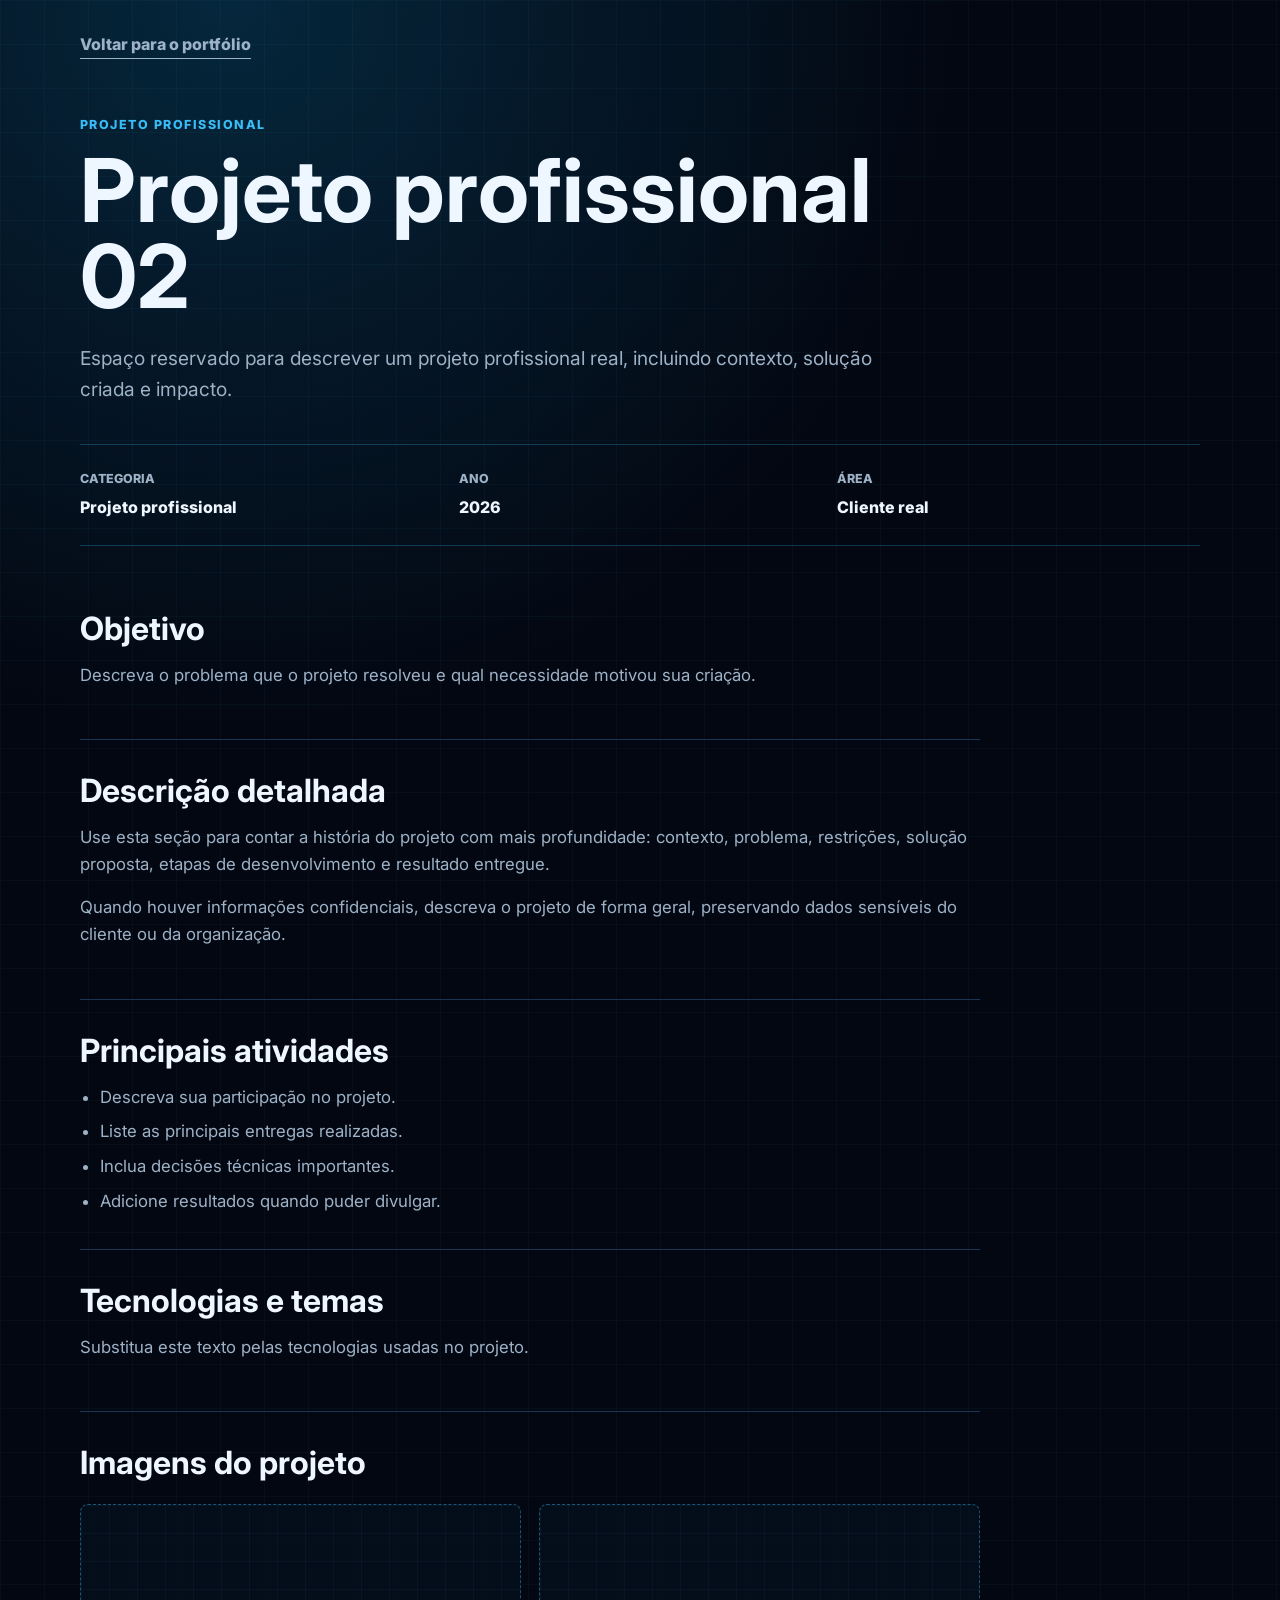
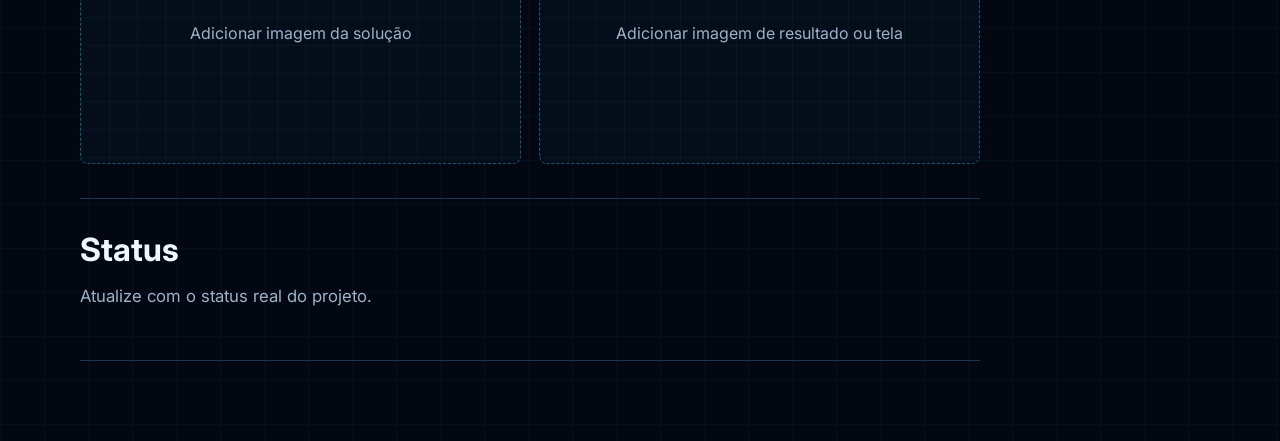
==== projetos/projeto-profissional-02.html @ 3fc28025 "Janelas de projetos criadas" ====
<!DOCTYPE html>
<html lang="pt-BR">
<head>
  <meta charset="UTF-8">
  <meta name="viewport" content="width=device-width, initial-scale=1.0">
  <meta name="description" content="Detalhes do Projeto profissional 02.">
  <title>Projeto profissional 02 | Victor Santos</title>
  <link rel="preconnect" href="https://fonts.googleapis.com">
  <link rel="preconnect" href="https://fonts.gstatic.com" crossorigin>
  <link href="https://fonts.googleapis.com/css2?family=Inter:wght@400;500;600;700;800&display=swap" rel="stylesheet">
  <link rel="stylesheet" href="../style.css">
</head>
<body>
  <main class="project-page">
    <a class="back-link" href="../index.html#projetos">Voltar para o portfólio</a>

    <section class="project-detail">
      <p class="eyebrow">Projeto profissional</p>
      <h1>Projeto profissional 02</h1>
      <p class="project-detail__intro">
        Espaço reservado para descrever um projeto profissional real, incluindo contexto, solução criada e impacto.
      </p>

      <dl class="project-detail__meta">
        <div>
          <dt>Categoria</dt>
          <dd>Projeto profissional</dd>
        </div>
        <div>
          <dt>Ano</dt>
          <dd>2026</dd>
        </div>
        <div>
          <dt>Área</dt>
          <dd>Cliente real</dd>
        </div>
      </dl>

      <div class="project-story">
        <section>
          <h2>Objetivo</h2>
          <p>Descreva o problema que o projeto resolveu e qual necessidade motivou sua criação.</p>
        </section>

        <section>
          <h2>Descrição detalhada</h2>
          <p>Use esta seção para contar a história do projeto com mais profundidade: contexto, problema, restrições, solução proposta, etapas de desenvolvimento e resultado entregue.</p>
          <p>Quando houver informações confidenciais, descreva o projeto de forma geral, preservando dados sensíveis do cliente ou da organização.</p>
        </section>

        <section>
          <h2>Principais atividades</h2>
          <ul>
            <li>Descreva sua participação no projeto.</li>
            <li>Liste as principais entregas realizadas.</li>
            <li>Inclua decisões técnicas importantes.</li>
            <li>Adicione resultados quando puder divulgar.</li>
          </ul>
        </section>

        <section>
          <h2>Tecnologias e temas</h2>
          <p>Substitua este texto pelas tecnologias usadas no projeto.</p>
        </section>

        <section>
          <h2>Imagens do projeto</h2>
          <div class="project-gallery">
            <figure class="project-image-slot">
              <span>Adicionar imagem da solução</span>
            </figure>
            <figure class="project-image-slot">
              <span>Adicionar imagem de resultado ou tela</span>
            </figure>
          </div>
        </section>

        <section>
          <h2>Status</h2>
          <p>Atualize com o status real do projeto.</p>
        </section>
      </div>
    </section>
  </main>
</body>
</html>
---- style.css ----
:root {
  --bg: #030711;
  --surface: #07111f;
  --surface-2: #0a1728;
  --surface-3: #0d2138;
  --text: #eef6ff;
  --muted: #9eb2c7;
  --line: #1b3554;
  --accent: #38bdf8;
  --accent-strong: #7dd3fc;
  --warning: #7dd3fc;
  --max-width: 1120px;
}

* {
  box-sizing: border-box;
}

html {
  scroll-behavior: smooth;
}

body {
  margin: 0;
  background:
    linear-gradient(rgba(56, 189, 248, 0.035) 1px, transparent 1px),
    linear-gradient(90deg, rgba(56, 189, 248, 0.035) 1px, transparent 1px),
    radial-gradient(circle at 15% 0%, rgba(14, 116, 144, 0.26), transparent 34%),
    var(--bg);
  background-size: 44px 44px, 44px 44px, auto, auto;
  color: var(--text);
  font-family: "Inter", Arial, sans-serif;
  line-height: 1.6;
}

a {
  color: inherit;
  text-decoration: none;
}

.site-header {
  position: sticky;
  top: 0;
  z-index: 10;
  display: flex;
  align-items: center;
  justify-content: space-between;
  gap: 24px;
  width: 100%;
  padding: 18px max(24px, calc((100vw - var(--max-width)) / 2));
  background: rgba(3, 7, 17, 0.88);
  border-bottom: 1px solid rgba(56, 189, 248, 0.16);
  backdrop-filter: blur(16px);
}

.brand {
  font-size: 1.1rem;
  font-weight: 800;
  letter-spacing: 0;
}

.main-nav {
  display: flex;
  align-items: center;
  gap: 20px;
  color: var(--muted);
  font-size: 0.95rem;
  font-weight: 600;
}

.main-nav a,
.project-card__links a,
.contact__links a {
  transition: color 180ms ease, border-color 180ms ease, background 180ms ease;
}

.main-nav a:hover,
.project-card__links a:hover,
.contact__links a:hover {
  color: var(--accent);
}

.hero {
  min-height: 86vh;
  display: flex;
  align-items: center;
  padding: 96px max(24px, calc((100vw - var(--max-width)) / 2)) 80px;
  background:
    linear-gradient(90deg, rgba(3, 7, 17, 0.98) 0%, rgba(3, 7, 17, 0.9) 44%, rgba(3, 7, 17, 0.48) 100%),
    linear-gradient(0deg, rgba(3, 7, 17, 0.96), rgba(7, 17, 31, 0.52) 46%, rgba(3, 7, 17, 0.98)),
    linear-gradient(rgba(56, 189, 248, 0.07) 1px, transparent 1px),
    linear-gradient(90deg, rgba(56, 189, 248, 0.07) 1px, transparent 1px),
    url("assets/portfolio-hero.png") center right / cover no-repeat;
  background-size: auto, auto, 56px 56px, 56px 56px, cover;
}

.hero__content {
  max-width: 760px;
}

.eyebrow {
  margin: 0 0 12px;
  color: var(--accent);
  font-size: 0.78rem;
  font-weight: 800;
  letter-spacing: 0.12em;
  text-transform: uppercase;
}

h1,
h2,
h3,
p {
  margin-top: 0;
}

h1 {
  max-width: 860px;
  margin-bottom: 24px;
  font-size: clamp(2.7rem, 8vw, 5.5rem);
  line-height: 0.98;
  letter-spacing: 0;
}

h2 {
  margin-bottom: 16px;
  font-size: clamp(2rem, 5vw, 3.4rem);
  line-height: 1.05;
  letter-spacing: 0;
}

h3 {
  margin-bottom: 12px;
  font-size: 1.25rem;
  line-height: 1.25;
}

.hero__text,
.section__header p,
.section--split__body,
.contact p {
  color: var(--muted);
  font-size: 1.05rem;
}

.hero__text {
  max-width: 640px;
  margin-bottom: 32px;
}

.hero__actions {
  display: flex;
  flex-wrap: wrap;
  gap: 12px;
}

.button {
  display: inline-flex;
  align-items: center;
  justify-content: center;
  min-height: 48px;
  padding: 0 20px;
  border: 1px solid transparent;
  border-radius: 6px;
  font-weight: 800;
}

.button--primary {
  background: var(--accent);
  color: #020617;
}

.button--primary:hover {
  background: var(--accent-strong);
}

.button--secondary {
  border-color: rgba(56, 189, 248, 0.35);
  color: var(--text);
}

.button--secondary:hover {
  border-color: var(--accent);
  color: var(--accent);
}

.section,
.contact {
  width: 100%;
  padding: 96px max(24px, calc((100vw - var(--max-width)) / 2));
}

.section {
  border-top: 1px solid var(--line);
}

.section__header {
  max-width: 720px;
  margin-bottom: 36px;
}

.project-grid {
  display: grid;
  grid-template-columns: repeat(3, minmax(0, 1fr));
  gap: 18px;
}

.project-group + .project-group {
  margin-top: 44px;
}

.project-group > h3 {
  margin-bottom: 18px;
  color: var(--text);
  font-size: 1.15rem;
}

.project-card {
  position: relative;
  overflow: hidden;
  min-height: 300px;
  display: flex;
  flex-direction: column;
  justify-content: space-between;
  gap: 28px;
  padding: 24px;
  background:
    linear-gradient(180deg, rgba(56, 189, 248, 0.08), rgba(7, 17, 31, 0.96)),
    linear-gradient(90deg, rgba(7, 17, 31, 0.96), rgba(13, 33, 56, 0.72)),
    var(--surface);
  border: 1px solid var(--line);
  border-radius: 8px;
  box-shadow: inset 0 1px 0 rgba(125, 211, 252, 0.08);
}

.project-card--professional {
  border-color: rgba(56, 189, 248, 0.45);
  background:
    linear-gradient(180deg, rgba(14, 165, 233, 0.16), rgba(7, 17, 31, 1)),
    linear-gradient(90deg, rgba(8, 47, 73, 0.86), rgba(7, 17, 31, 0.76)),
    var(--surface);
}

.project-card__top,
.project-card__links,
.contact__links {
  display: flex;
  align-items: center;
  gap: 12px;
  flex-wrap: wrap;
}

.project-card__top {
  justify-content: space-between;
  color: var(--muted);
  font-size: 0.82rem;
  font-weight: 800;
}

.project-card__tag {
  color: var(--warning);
}

.project-card p {
  color: var(--muted);
}

.project-card__links a,
.contact__links a {
  border-bottom: 1px solid currentColor;
  color: var(--text);
  font-weight: 800;
}

.section--split {
  display: grid;
  grid-template-columns: 0.9fr 1.1fr;
  gap: 64px;
  background:
    linear-gradient(135deg, rgba(56, 189, 248, 0.08), transparent 34%),
    var(--surface-2);
}

.section--split__body p:last-child {
  margin-bottom: 0;
}

.skill-list {
  display: grid;
  grid-template-columns: repeat(3, minmax(0, 1fr));
  gap: 12px;
  padding: 0;
  margin: 0;
  list-style: none;
}

.skill-list li {
  min-height: 64px;
  display: flex;
  align-items: center;
  padding: 16px 18px;
  background: rgba(7, 17, 31, 0.86);
  border: 1px solid var(--line);
  border-radius: 8px;
  color: var(--text);
  font-weight: 700;
}

.contact {
  display: grid;
  grid-template-columns: 1fr auto;
  align-items: center;
  gap: 32px;
  background:
    linear-gradient(135deg, rgba(56, 189, 248, 0.18), rgba(3, 7, 17, 0.96)),
    #07111f;
  color: var(--text);
  border-top: 1px solid var(--line);
}

.contact .eyebrow,
.contact__links a:hover {
  color: var(--accent-strong);
}

.contact p {
  color: var(--muted);
}

.contact__links a {
  color: var(--text);
}

.site-footer {
  padding: 28px 24px;
  border-top: 1px solid var(--line);
  color: var(--muted);
  text-align: center;
}

.site-footer p {
  margin: 0;
}

.project-page {
  min-height: 100vh;
  padding: 32px max(24px, calc((100vw - var(--max-width)) / 2)) 80px;
  background:
    linear-gradient(rgba(56, 189, 248, 0.04) 1px, transparent 1px),
    linear-gradient(90deg, rgba(56, 189, 248, 0.04) 1px, transparent 1px),
    radial-gradient(circle at 18% 0%, rgba(14, 165, 233, 0.2), transparent 32%),
    var(--bg);
  background-size: 44px 44px, 44px 44px, auto, auto;
}

.back-link {
  display: inline-flex;
  margin-bottom: 56px;
  color: var(--muted);
  font-weight: 800;
  border-bottom: 1px solid currentColor;
  transition: color 180ms ease;
}

.back-link:hover {
  color: var(--accent);
}

.project-detail {
  max-width: var(--max-width);
}

.project-detail__intro {
  max-width: 820px;
  margin-bottom: 40px;
  color: var(--muted);
  font-size: 1.2rem;
}

.project-detail__meta {
  display: grid;
  grid-template-columns: repeat(3, minmax(0, 1fr));
  gap: 16px;
  padding: 24px 0;
  margin: 0 0 32px;
  border-top: 1px solid rgba(56, 189, 248, 0.26);
  border-bottom: 1px solid rgba(56, 189, 248, 0.26);
}

.project-detail__meta dt {
  margin-bottom: 6px;
  color: var(--muted);
  font-size: 0.78rem;
  font-weight: 800;
  text-transform: uppercase;
}

.project-detail__meta dd {
  margin: 0;
  color: var(--text);
  font-weight: 800;
}

.project-story {
  max-width: 900px;
}

.project-story section {
  padding: 34px 0;
  border-bottom: 1px solid var(--line);
}

.project-story h2 {
  margin-bottom: 16px;
  font-size: clamp(1.45rem, 3vw, 2rem);
}

.project-story p,
.project-story li {
  color: var(--muted);
  font-size: 1.05rem;
}

.project-story ul {
  padding-left: 20px;
  margin: 0;
}

.project-story li + li {
  margin-top: 8px;
}

.project-gallery {
  display: grid;
  grid-template-columns: repeat(2, minmax(0, 1fr));
  gap: 18px;
  margin-top: 24px;
}

.project-image-slot {
  min-height: 260px;
  display: flex;
  align-items: center;
  justify-content: center;
  margin: 0;
  padding: 24px;
  border: 1px dashed rgba(56, 189, 248, 0.42);
  border-radius: 8px;
  background:
    linear-gradient(rgba(56, 189, 248, 0.05) 1px, transparent 1px),
    linear-gradient(90deg, rgba(56, 189, 248, 0.05) 1px, transparent 1px),
    rgba(7, 17, 31, 0.7);
  background-size: 28px 28px;
  color: var(--muted);
  text-align: center;
}

.project-gallery img {
  display: block;
  width: 100%;
  height: auto;
  border-radius: 8px;
}

@media (max-width: 820px) {
  .site-header {
    position: static;
    align-items: flex-start;
    flex-direction: column;
  }

  .main-nav {
    width: 100%;
    overflow-x: auto;
    padding-bottom: 4px;
  }

  .hero {
    min-height: auto;
    padding-top: 72px;
    background:
      linear-gradient(180deg, rgba(3, 7, 17, 0.96), rgba(7, 17, 31, 0.88)),
      url("assets/portfolio-hero.png") center / cover no-repeat;
  }

  .project-grid,
  .project-detail__meta,
  .project-gallery,
  .section--split,
  .skill-list,
  .contact {
    grid-template-columns: 1fr;
  }

  .contact__links {
    align-items: flex-start;
  }
}

@media (max-width: 520px) {
  .main-nav {
    gap: 14px;
    font-size: 0.88rem;
  }

  .hero,
  .section,
  .project-page,
  .contact {
    padding-left: 18px;
    padding-right: 18px;
  }

  .section,
  .contact {
    padding-top: 72px;
    padding-bottom: 72px;
  }

  .button {
    width: 100%;
  }
}
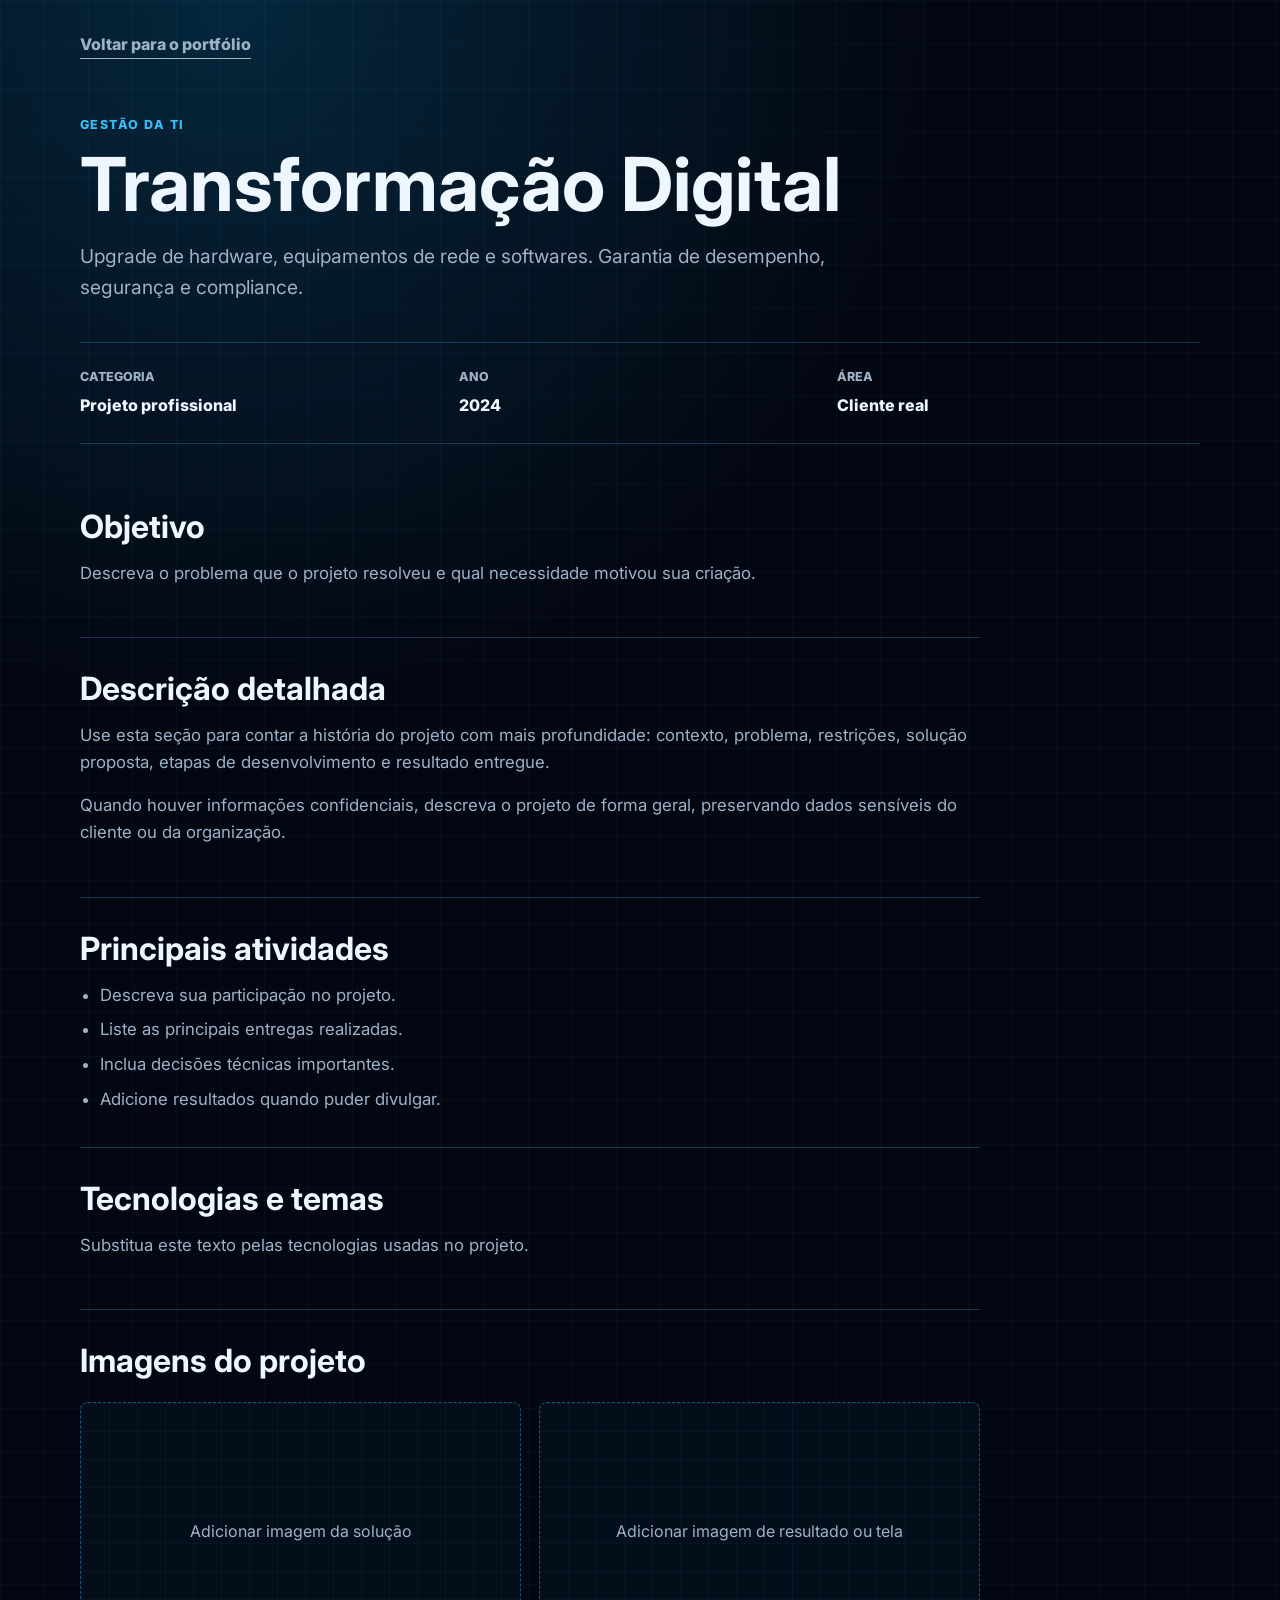
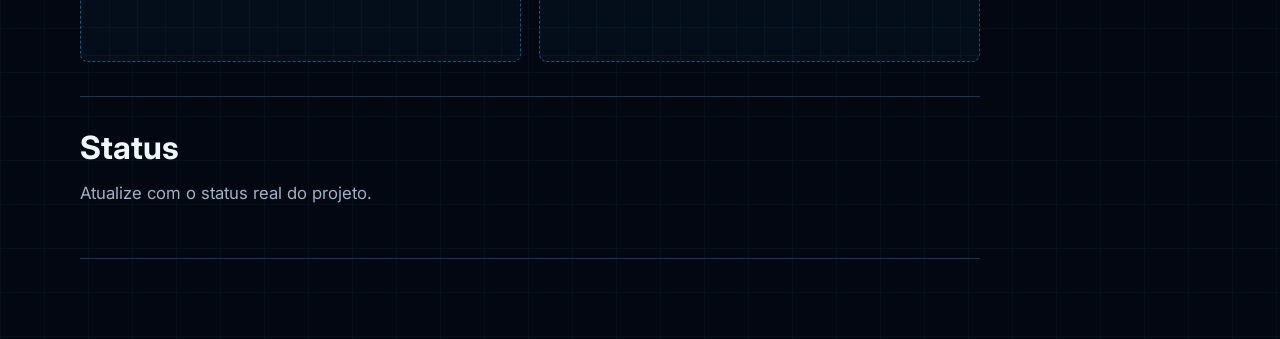
==== commit a3e1c960: "Site principal OK" ====
--- a/projetos/projeto-profissional-02.html
+++ b/projetos/projeto-profissional-02.html
@@ -15,10 +15,10 @@
     <a class="back-link" href="../index.html#projetos">Voltar para o portfólio</a>
 
     <section class="project-detail">
-      <p class="eyebrow">Projeto profissional</p>
-      <h1>Projeto profissional 02</h1>
+      <p class="eyebrow">Gestão da TI</p>
+      <h1>Transformação Digital</h1>
       <p class="project-detail__intro">
-        Espaço reservado para descrever um projeto profissional real, incluindo contexto, solução criada e impacto.
+        Upgrade de hardware, equipamentos de rede e softwares. Garantia de desempenho, segurança e compliance.
       </p>
 
       <dl class="project-detail__meta">
@@ -28,7 +28,7 @@
         </div>
         <div>
           <dt>Ano</dt>
-          <dd>2026</dd>
+          <dd>2024</dd>
         </div>
         <div>
           <dt>Área</dt>
--- a/style.css
+++ b/style.css
@@ -81,10 +81,11 @@
 }
 
 .hero {
-  min-height: 86vh;
-  display: flex;
-  align-items: center;
-  padding: 96px max(24px, calc((100vw - var(--max-width)) / 2)) 80px;
+  height: calc(100vh - 69px);
+  height: calc(100svh - 69px);
+  display: flex;
+  align-items: center;
+  padding: clamp(40px, 8vh, 72px) max(24px, calc((100vw - var(--max-width)) / 2));
   background:
     linear-gradient(90deg, rgba(3, 7, 17, 0.98) 0%, rgba(3, 7, 17, 0.9) 44%, rgba(3, 7, 17, 0.48) 100%),
     linear-gradient(0deg, rgba(3, 7, 17, 0.96), rgba(7, 17, 31, 0.52) 46%, rgba(3, 7, 17, 0.98)),
@@ -116,9 +117,9 @@
 
 h1 {
   max-width: 860px;
-  margin-bottom: 24px;
-  font-size: clamp(2.7rem, 8vw, 5.5rem);
-  line-height: 0.98;
+  margin-bottom: 20px;
+  font-size: clamp(2.25rem, 6.4vw, 4.65rem);
+  line-height: 1;
   letter-spacing: 0;
 }
 
@@ -145,7 +146,7 @@
 
 .hero__text {
   max-width: 640px;
-  margin-bottom: 32px;
+  margin-bottom: 28px;
 }
 
 .hero__actions {
@@ -283,6 +284,41 @@
 
 .section--split__body p:last-child {
   margin-bottom: 0;
+}
+
+.read-more {
+  margin-top: 22px;
+}
+
+.read-more summary {
+  display: inline-flex;
+  width: fit-content;
+  color: var(--accent);
+  font-weight: 800;
+  border-bottom: 1px solid currentColor;
+  cursor: pointer;
+  list-style: none;
+}
+
+.read-more summary::-webkit-details-marker {
+  display: none;
+}
+
+.read-more summary:hover {
+  color: var(--accent-strong);
+}
+
+.read-more[open] summary {
+  margin-bottom: 18px;
+}
+
+.read-more__content {
+  padding: 20px 0 0;
+  border-top: 1px solid rgba(56, 189, 248, 0.22);
+}
+
+.read-more__content p {
+  color: var(--muted);
 }
 
 .skill-list {
@@ -476,8 +512,10 @@
   }
 
   .hero {
-    min-height: auto;
-    padding-top: 72px;
+    height: calc(100vh - 130px);
+    height: calc(100svh - 130px);
+    padding-top: 44px;
+    padding-bottom: 44px;
     background:
       linear-gradient(180deg, rgba(3, 7, 17, 0.96), rgba(7, 17, 31, 0.88)),
       url("assets/portfolio-hero.png") center / cover no-repeat;
@@ -503,6 +541,15 @@
     font-size: 0.88rem;
   }
 
+  h1 {
+    font-size: clamp(2rem, 12vw, 3.25rem);
+  }
+
+  .hero__text {
+    font-size: 0.98rem;
+    margin-bottom: 22px;
+  }
+
   .hero,
   .section,
   .project-page,
